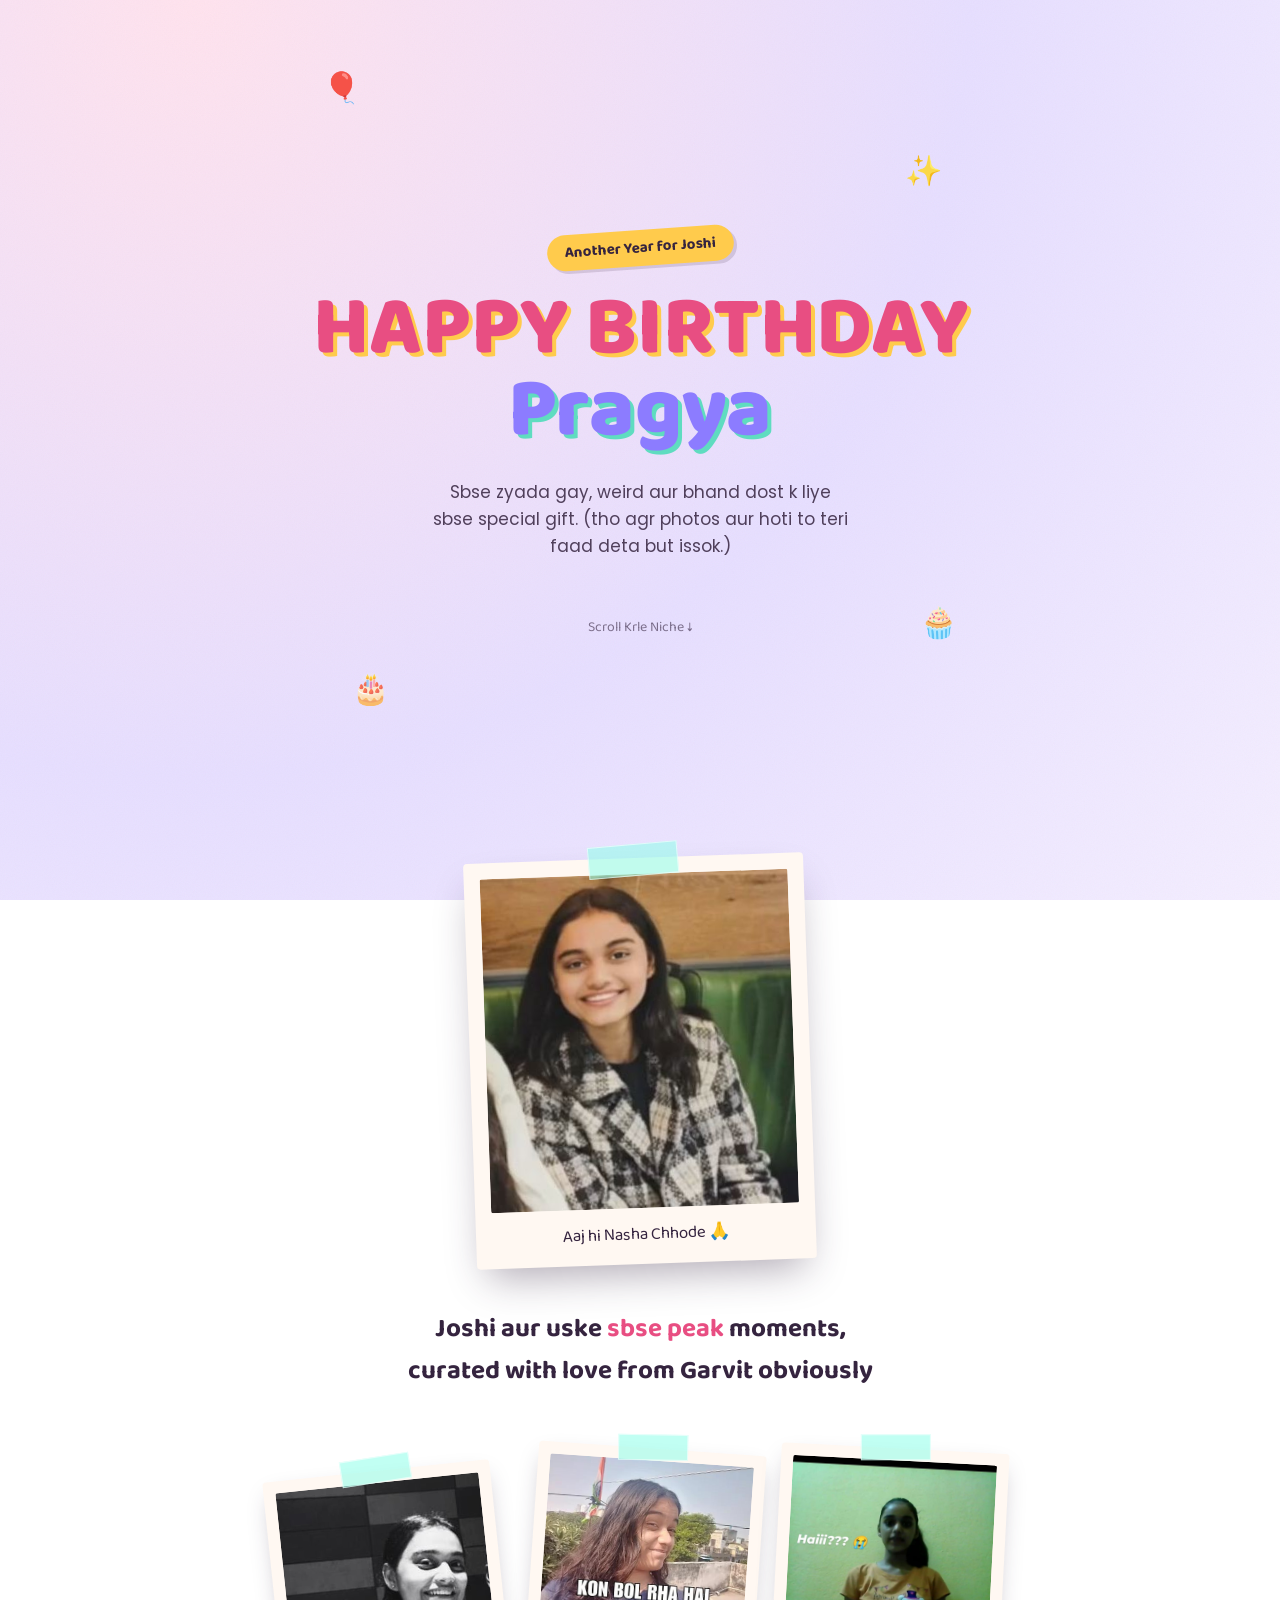
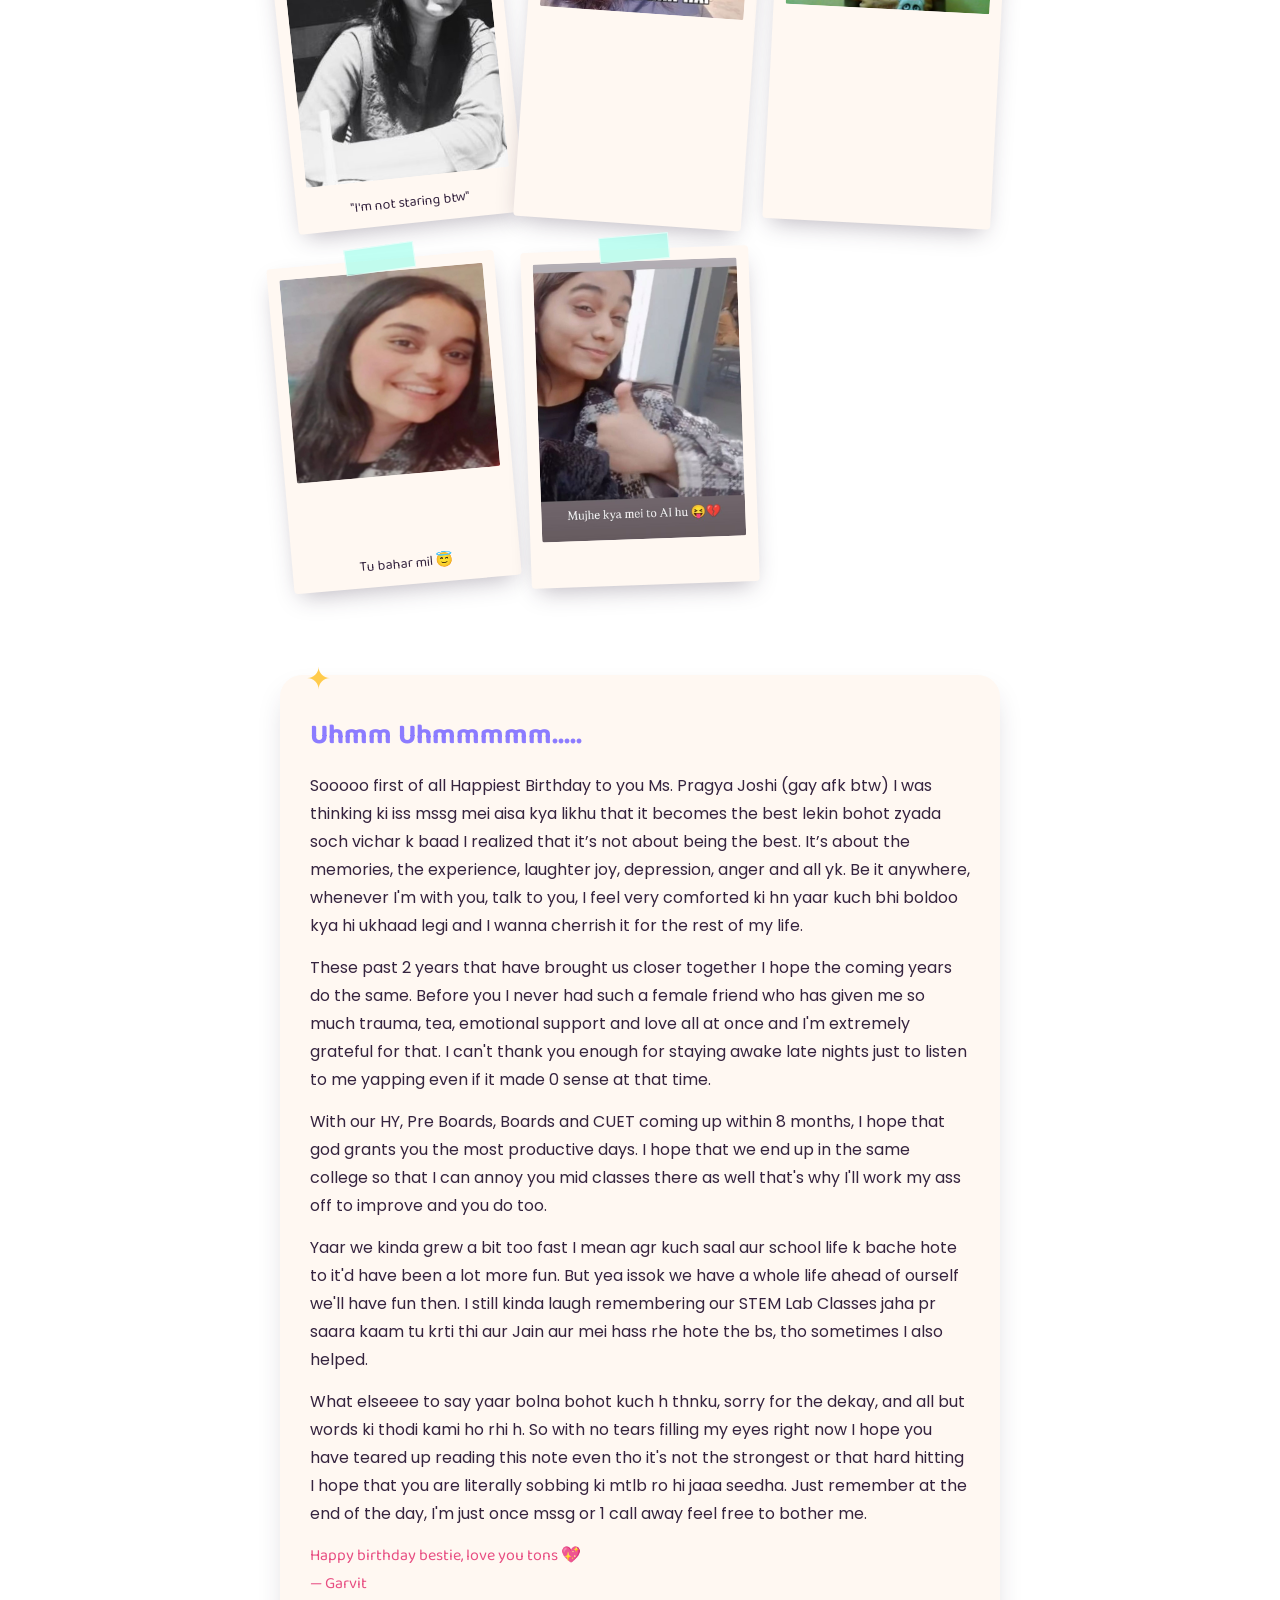
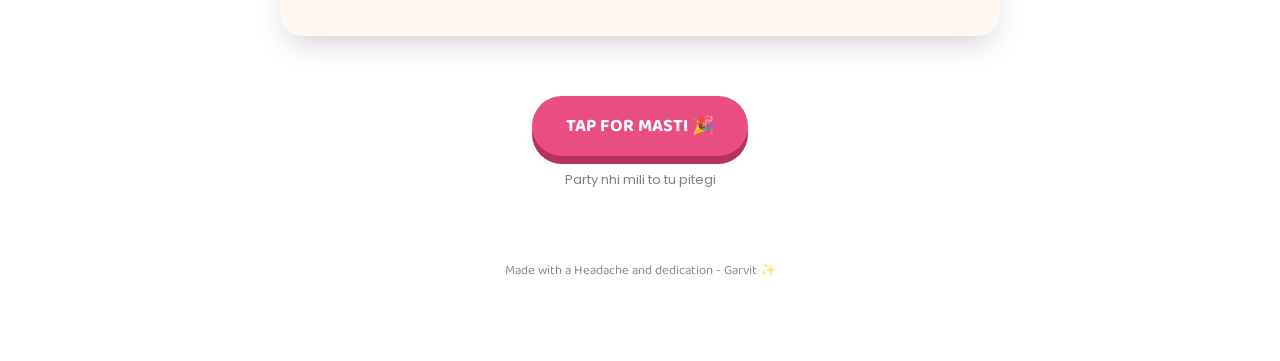
==== index.html @ d908fb79 "Rename attachments/birthday_card_masti.html to index.html" ====
<!DOCTYPE html>
<html lang="en">
<head>
<meta charset="UTF-8">
<meta name="viewport" content="width=device-width, initial-scale=1.0">
<title>Bhand Joshi Ka Birthday</title>
<link rel="preconnect" href="https://fonts.googleapis.com">
<link href="https://fonts.googleapis.com/css2?family=Baloo+2:wght@500;700;800&family=Poppins:ital,wght@0,400;0,500;0,600;1,500&display=swap" rel="stylesheet">
<style>
  :root{
    --pink: #FF6FA0;
    --pink-deep: #E84E82;
    --violet: #8C7CFF;
    --sun: #FFCB4C;
    --mint: #5FDCC0;
    --cream: #FFF8F2;
    --ink: #35243F;
    --bg1: #FFE3EE;
    --bg2: #E7DFFF;
  }
  *{box-sizing:border-box;}
  html{scroll-behavior:smooth;}
  body{
    margin:0;
    font-family:'Poppins',sans-serif;
    color:var(--ink);
    background: radial-gradient(circle at 15% 0%, var(--bg1) 0%, var(--bg2) 55%, #F4EEFF 100%);
    background-attachment: fixed;
    overflow-x:hidden;
    min-height:100vh;
  }
  .noise{
    position:fixed; inset:0; pointer-events:none; z-index:0; opacity:.04;
    background-image:url("data:image/svg+xml,%3Csvg xmlns='http://www.w3.org/2000/svg' width='120' height='120'%3E%3Cfilter id='n'%3E%3CfeTurbulence type='fractalNoise' baseFrequency='0.9' numOctaves='2'/%3E%3C/filter%3E%3Crect width='100%25' height='100%25' filter='url(%23n)'/%3E%3C/svg%3E");
  }

  .stage{position:relative; z-index:1; max-width:760px; margin:0 auto; padding:0 20px 80px;}

  /* HERO */
  .hero{
    min-height:92vh; display:flex; flex-direction:column; align-items:center; justify-content:center;
    text-align:center; padding-top:40px; position:relative;
  }
  .hero .eyebrow-sticker{
    font-family:'Baloo 2', sans-serif; font-weight:700; font-size:15px;
    background:var(--sun); color:var(--ink); padding:6px 18px; border-radius:20px;
    transform:rotate(-4deg); display:inline-block; margin-bottom:22px;
    box-shadow:3px 3px 0 rgba(53,36,63,.15);
  }
  .hero h1{
    font-family:'Baloo 2', sans-serif; font-weight:800;
    font-size:clamp(42px, 12vw, 84px); line-height:0.98; margin:0;
    color:var(--pink-deep);
    text-shadow: 4px 4px 0 var(--sun);
  }
  .hero h1 span{display:block; color:var(--violet); text-shadow:4px 4px 0 var(--mint);}
  .hero p.sub{
    font-size:17px; max-width:420px; margin:26px auto 0; opacity:.85; line-height:1.6;
  }
  .scroll-cue{
    margin-top:56px; font-family:'Baloo 2',sans-serif; font-size:14px; opacity:.6;
    animation: bob 1.8s ease-in-out infinite;
  }
  @keyframes bob{0%,100%{transform:translateY(0)}50%{transform:translateY(8px)}}

  .floaty{position:absolute; font-size:30px; user-select:none; opacity:.9;}

  /* SECTION LABELS - no eyebrow caps, just conversational */
  .lead-in{
    text-align:center; max-width:480px; margin:0 auto 46px;
    font-family:'Baloo 2',sans-serif; font-weight:700; font-size:26px; color:var(--ink);
  }
  .lead-in em{font-style:normal; color:var(--pink-deep);}

  /* GALLERY */
  .gallery{
    display:grid; grid-template-columns:repeat(2,1fr); gap:26px 18px;
    padding:10px 0 30px;
  }
  .polaroid{
    background:var(--cream); padding:12px 12px 46px; border-radius:4px;
    box-shadow:0 10px 24px -8px rgba(53,36,63,.35);
    transition: transform .25s ease, box-shadow .25s ease;
    position:relative;
  }
  .polaroid img{width:100%; display:block; border-radius:2px;}
  .polaroid .cap{
    position:absolute; bottom:10px; left:12px; right:12px;
    font-family:'Baloo 2',sans-serif; font-size:14px; text-align:center; color:var(--ink);
  }
  .polaroid:hover{transform:translateY(-6px) rotate(0deg) !important; box-shadow:0 16px 30px -8px rgba(53,36,63,.4);}
  .polaroid:nth-child(1){transform:rotate(-6deg); margin-top:22px;}
  .polaroid:nth-child(2){transform:rotate(4deg);}
  .polaroid:nth-child(3){transform:rotate(3deg);}
  .polaroid:nth-child(4){transform:rotate(-5deg); margin-top:10px;}
  .polaroid:nth-child(5){grid-column:1/-1; max-width:320px; margin:0 auto; transform:rotate(-2deg);}
  .tape{
    position:absolute; top:-14px; left:50%; transform:translateX(-50%) rotate(-3deg);
    width:70px; height:26px; background:rgba(143,255,234,.55); border:1px solid rgba(255,255,255,.6);
  }

  /* FEATURED / MAIN PHOTO */
  .featured{
    display:flex; justify-content:center; margin:8px 0 44px;
  }
  .featured .polaroid{
    max-width:340px; width:80%; padding:16px 16px 56px;
    transform:rotate(-2deg);
    box-shadow:0 20px 40px -12px rgba(53,36,63,.4);
  }
  .featured .polaroid .cap{
    font-size:17px; bottom:16px;
  }
  .featured .tape{width:90px; height:32px;}

  /* MESSAGE CARD */
  .note{
    background:var(--cream); border-radius:22px; padding:38px 30px; margin:60px 0;
    box-shadow:0 14px 30px -10px rgba(53,36,63,.25); position:relative;
  }
  .note::before{
    content:"✦"; position:absolute; top:-18px; left:26px; font-size:30px; color:var(--sun);
  }
  .note h2{
    font-family:'Baloo 2',sans-serif; font-size:28px; margin:0 0 14px; color:var(--violet);
  }
  .note p{font-size:16px; line-height:1.75; margin:0 0 14px;}
  .note p:last-child{margin-bottom:0;}
  .signoff{
    font-family:'Baloo 2',sans-serif; font-size:18px; color:var(--pink-deep); margin-top:20px;
  }

  /* INTERACTIVE BUTTON */
  .press-wrap{text-align:center; margin:50px 0 10px;}
  .press-btn{
    font-family:'Baloo 2',sans-serif; font-weight:700; font-size:18px;
    background:var(--pink-deep); color:#fff; border:none; padding:16px 34px; border-radius:40px;
    cursor:pointer; box-shadow:0 8px 0 #B8305F; transition: transform .1s ease, box-shadow .1s ease;
  }
  .press-btn:active{transform:translateY(6px); box-shadow:0 2px 0 #B8305F;}
  .press-hint{margin-top:14px; font-size:13px; opacity:.6;}

  canvas#confetti{position:fixed; inset:0; pointer-events:none; z-index:50;}

  /* PHOTO POP / MEMORY COLLAGE */
  #photo-pop{
    position:fixed;
    inset:0;
    pointer-events:none;
    z-index:60;
    overflow:hidden;
  }

  .pop-photo{
    position:absolute;
    width:clamp(125px, 19vw, 185px);
    padding:9px 9px 28px;
    background:var(--cream);
    border-radius:5px;
    box-shadow:0 16px 35px rgba(53,36,63,.28);
    opacity:0;
    object-fit:cover;
    aspect-ratio:4/4.8;
    transform-origin:center;
    will-change:transform, opacity;
    animation:photoFly 1.05s cubic-bezier(.17,.89,.32,1.28) forwards;
  }

  .pop-photo::after{
    content:"";
    position:absolute;
    top:-10px;
    left:50%;
    width:58px;
    height:21px;
    transform:translateX(-50%) rotate(-3deg);
    background:rgba(143,255,234,.58);
    border:1px solid rgba(255,255,255,.65);
  }

  @keyframes photoFly{
    0%{
      opacity:0;
      transform:translate(var(--from-x), var(--from-y)) scale(.15) rotate(var(--from-r));
    }
    58%{
      opacity:1;
      transform:translate(var(--mid-x), var(--mid-y)) scale(1.08) rotate(var(--rotation));
    }
    100%{
      opacity:1;
      transform:translate(0,0) scale(1) rotate(var(--rotation));
    }
  }

  .pop-photo.settled{
    animation:photoFloat 3.2s ease-in-out infinite alternate;
    animation-delay:var(--float-delay);
  }

  @keyframes photoFloat{
    from{transform:translate(0,0) rotate(var(--rotation));}
    to{transform:translate(0,-8px) rotate(calc(var(--rotation) + 1.5deg));}
  }

  .photo-pop-close{
    position:absolute;
    right:18px;
    top:18px;
    width:38px;
    height:38px;
    border:0;
    border-radius:50%;
    background:rgba(255,248,242,.92);
    color:var(--ink);
    font-size:22px;
    line-height:1;
    cursor:pointer;
    pointer-events:auto;
    box-shadow:0 6px 18px rgba(53,36,63,.2);
    opacity:0;
    animation:closeIn .4s ease 1.1s forwards;
  }

  @keyframes closeIn{to{opacity:1;}}

  @media (max-width:599px){
    .pop-photo{width:125px; padding:7px 7px 22px;}
    .pop-photo::after{width:46px; height:17px; top:-8px;}
  }

  @media (prefers-reduced-motion: reduce){
    .pop-photo{
      animation:none;
      opacity:1;
      transform:translate(0,0) rotate(var(--rotation));
    }
    .photo-pop-close{animation:none; opacity:1;}
  }


  footer{
    text-align:center; margin-top:70px; font-size:13px; opacity:.55; font-family:'Baloo 2',sans-serif;
  }

  @media (min-width:600px){
    .gallery{grid-template-columns:repeat(3,1fr);}
    .polaroid:nth-child(5), .polaroid:nth-child(6){grid-column:auto; max-width:none; margin:0;}
  }

  @media (prefers-reduced-motion: reduce){
    .floaty, .scroll-cue{animation:none;}
    .polaroid{transition:none;}
  }
</style>
</head>
<body>
<div class="noise"></div>
<canvas id="confetti"></canvas>
<div id="photo-pop" aria-hidden="true"></div>

<div class="stage">

  <section class="hero">
    <span class="floaty" style="top:8%; left:6%;">🎈</span>
    <span class="floaty" style="top:18%; right:8%;">✨</span>
    <span class="floaty" style="bottom:14%; left:10%;">🎂</span>
    <span class="floaty" style="bottom:22%; right:6%;">🧁</span>

    <div class="eyebrow-sticker">Another Year for Joshi</div>
    <h1>HAPPY BIRTHDAY<span>Pragya</span></h1>
    <p class="sub">Sbse zyada gay, weird aur bhand dost k liye sbse special gift. (tho agr photos aur hoti to teri faad deta but issok.)</p>
    <div class="scroll-cue">Scroll Krle Niche ↓</div>
  </section>

  <div class="featured">
    <div class="polaroid"><div class="tape"></div><img src="[data-uri]" alt=""><div class="cap">Aaj hi Nasha Chhode 🙏</div></div>
  </div>

  <p class="lead-in">Joshi aur uske <em>sbse peak</em> moments, curated with love from Garvit obviously</p>

  <div class="gallery">
    <div class="polaroid"><div class="tape"></div><img src="[data-uri]" alt=""><div class="cap"> "I'm not staring btw" </div></div>
    <div class="polaroid"><div class="tape"></div><img src="[data-uri]" alt=""></div>
    <div class="polaroid"><div class="tape"></div><img src="[data-uri]" alt=""></div>
    <div class="polaroid"><div class="tape"></div><img src="[data-uri]" alt=""><div class="cap">Tu bahar mil 😇</div></div>
    <div class="polaroid"><div class="tape"></div><img src="[data-uri]" alt=""></div>
  </div>

  <div class="note">
    <h2>Uhmm Uhmmmmm.....</h2>
    <p>Sooooo first of all Happiest Birthday to you Ms. Pragya Joshi (gay afk btw) I was thinking ki iss mssg mei aisa kya likhu that it becomes the best lekin bohot zyada soch vichar k baad I realized that it’s not about being the best. It’s about the memories, the experience, laughter joy, depression, anger and all yk. Be it anywhere, whenever I'm with you, talk to you, I feel very comforted ki hn yaar kuch bhi boldoo kya hi ukhaad legi and I wanna cherrish it for the rest of my life.</p>
    <p>These past 2 years that have brought us closer together I hope the coming years do the same. Before you I never had such a female friend who has given me so much trauma, tea, emotional support and love all at once and I'm extremely grateful for that. I can't thank you enough for staying awake late nights just to listen to me yapping even if it made 0 sense at that time.</p>
    <p>With our HY, Pre Boards, Boards and CUET coming up within 8 months, I hope that god grants you the most productive days. I hope that we end up in the same college so that I can annoy you mid classes there as well that's why I'll work my ass off to improve and you do too.</p>
    <p>Yaar we kinda grew a bit too fast I mean agr kuch saal aur school life k bache hote to it'd have been a lot more fun. But yea issok we have a whole life ahead of ourself we'll have fun then. I still kinda laugh remembering our STEM Lab Classes jaha pr saara kaam tu krti thi aur Jain aur mei hass rhe hote the bs, tho sometimes I also helped.</p>
    <p>What elseeee to say yaar bolna bohot kuch h thnku, sorry for the dekay, and all but words ki thodi kami ho rhi h. So with no tears filling my eyes right now I hope you have teared up reading this note even tho it's not the strongest or that hard hitting I hope that you are literally sobbing ki mtlb ro hi jaaa seedha. Just remember at the end of the day, I'm just once mssg or 1 call away feel free to bother me.</p>
    <p class="signoff">Happy birthday bestie, love you tons 💖<br>— Garvit</p>
  </div>

  <div class="press-wrap">
    <button class="press-btn" id="confettiBtn">TAP FOR MASTI 🎉</button>
    <div class="press-hint">Party nhi mili to tu pitegi</div>
  </div>

  <footer>Made with a Headache and dedication - Garvit ✨</footer>
</div>

<script>
  const btn = document.getElementById('confettiBtn');
  const canvas = document.getElementById('confetti');
  const ctx = canvas.getContext('2d');
  function resize(){canvas.width = innerWidth; canvas.height = innerHeight;}
  resize(); addEventListener('resize', resize);

  const emojis = ['🎉','🎈','✨','💖','🧁','🎂','🌸','💫'];
  let particles = [];

  function burst(){
    for(let i=0;i<70;i++){
      particles.push({
        x: canvas.width/2 + (Math.random()-0.5)*120,
        y: canvas.height*0.4,
        vx: (Math.random()-0.5)*10,
        vy: Math.random()*-10 - 4,
        g: 0.25 + Math.random()*0.15,
        rot: Math.random()*360,
        vr: (Math.random()-0.5)*10,
        size: 16 + Math.random()*14,
        char: emojis[Math.floor(Math.random()*emojis.length)],
        life: 140
      });
    }
  }

  let reduced = window.matchMedia('(prefers-reduced-motion: reduce)').matches;

  function loop(){
    ctx.clearRect(0,0,canvas.width,canvas.height);
    particles.forEach(p=>{
      p.vy += p.g; p.x += p.vx; p.y += p.vy; p.rot += p.vr; p.life--;
      ctx.save();
      ctx.translate(p.x,p.y);
      ctx.rotate(p.rot*Math.PI/180);
      ctx.font = p.size+'px sans-serif';
      ctx.globalAlpha = Math.max(0, p.life/140);
      ctx.textAlign='center';
      ctx.fillText(p.char,0,0);
      ctx.restore();
    });
    particles = particles.filter(p=>p.life>0 && p.y < canvas.height+50);
    requestAnimationFrame(loop);
  }
  if(!reduced) loop();

  /* Reuse the exact photos already embedded in this card — no extra image files needed. */
  const birthdayPhotos = Array.from(
    document.querySelectorAll('.featured img, .gallery img')
  ).map(img => img.src);

  const photoPop = document.getElementById('photo-pop');

  function popPhotos(){
    photoPop.innerHTML = '';
    photoPop.setAttribute('aria-hidden', 'false');

    const close = document.createElement('button');
    close.className = 'photo-pop-close';
    close.type = 'button';
    close.setAttribute('aria-label', 'Close photo collage');
    close.textContent = '×';
    close.addEventListener('click', closePhotos);
    photoPop.appendChild(close);

    const positions = [
      { left:'7%',  top:'15%', rotation:'-8deg', fromX:'-75vw', fromY:'35vh',  midX:'-18px', midY:'12px' },
      { left:'68%', top:'12%', rotation:'7deg',  fromX:'75vw',  fromY:'-30vh', midX:'16px',  midY:'15px' },
      { left:'38%', top:'18%', rotation:'-3deg', fromX:'0',     fromY:'-55vh', midX:'-4px',  midY:'10px' },
      { left:'12%', top:'57%', rotation:'5deg',  fromX:'-65vw', fromY:'30vh',  midX:'14px',  midY:'-8px' },
      { left:'66%', top:'55%', rotation:'-6deg', fromX:'70vw',  fromY:'28vh',  midX:'-12px', midY:'-10px' },
      { left:'39%', top:'62%', rotation:'4deg',  fromX:'0',     fromY:'55vh',  midX:'3px',   midY:'-12px' }
    ];

    birthdayPhotos.forEach((src, i) => {
      const img = document.createElement('img');
      const pos = positions[i % positions.length];

      img.className = 'pop-photo';
      img.src = src;
      img.alt = 'Birthday memory';
      img.style.left = pos.left;
      img.style.top = pos.top;
      img.style.setProperty('--rotation', pos.rotation);
      img.style.setProperty('--from-x', pos.fromX);
      img.style.setProperty('--from-y', pos.fromY);
      img.style.setProperty('--mid-x', pos.midX);
      img.style.setProperty('--mid-y', pos.midY);
      img.style.setProperty('--float-delay', `${i * -0.45}s`);
      img.style.animationDelay = `${i * 110}ms`;

      photoPop.appendChild(img);

      if(!reduced){
        setTimeout(() => img.classList.add('settled'), 1150 + i * 110);
      }
    });
  }

  function closePhotos(){
    photoPop.innerHTML = '';
    photoPop.setAttribute('aria-hidden', 'true');
  }

  btn.addEventListener('click', ()=>{
    if(!reduced) burst();
    popPhotos();
    if(reduced) btn.textContent = "yayyy 🎉";
  });
</script>
</body>
</html>
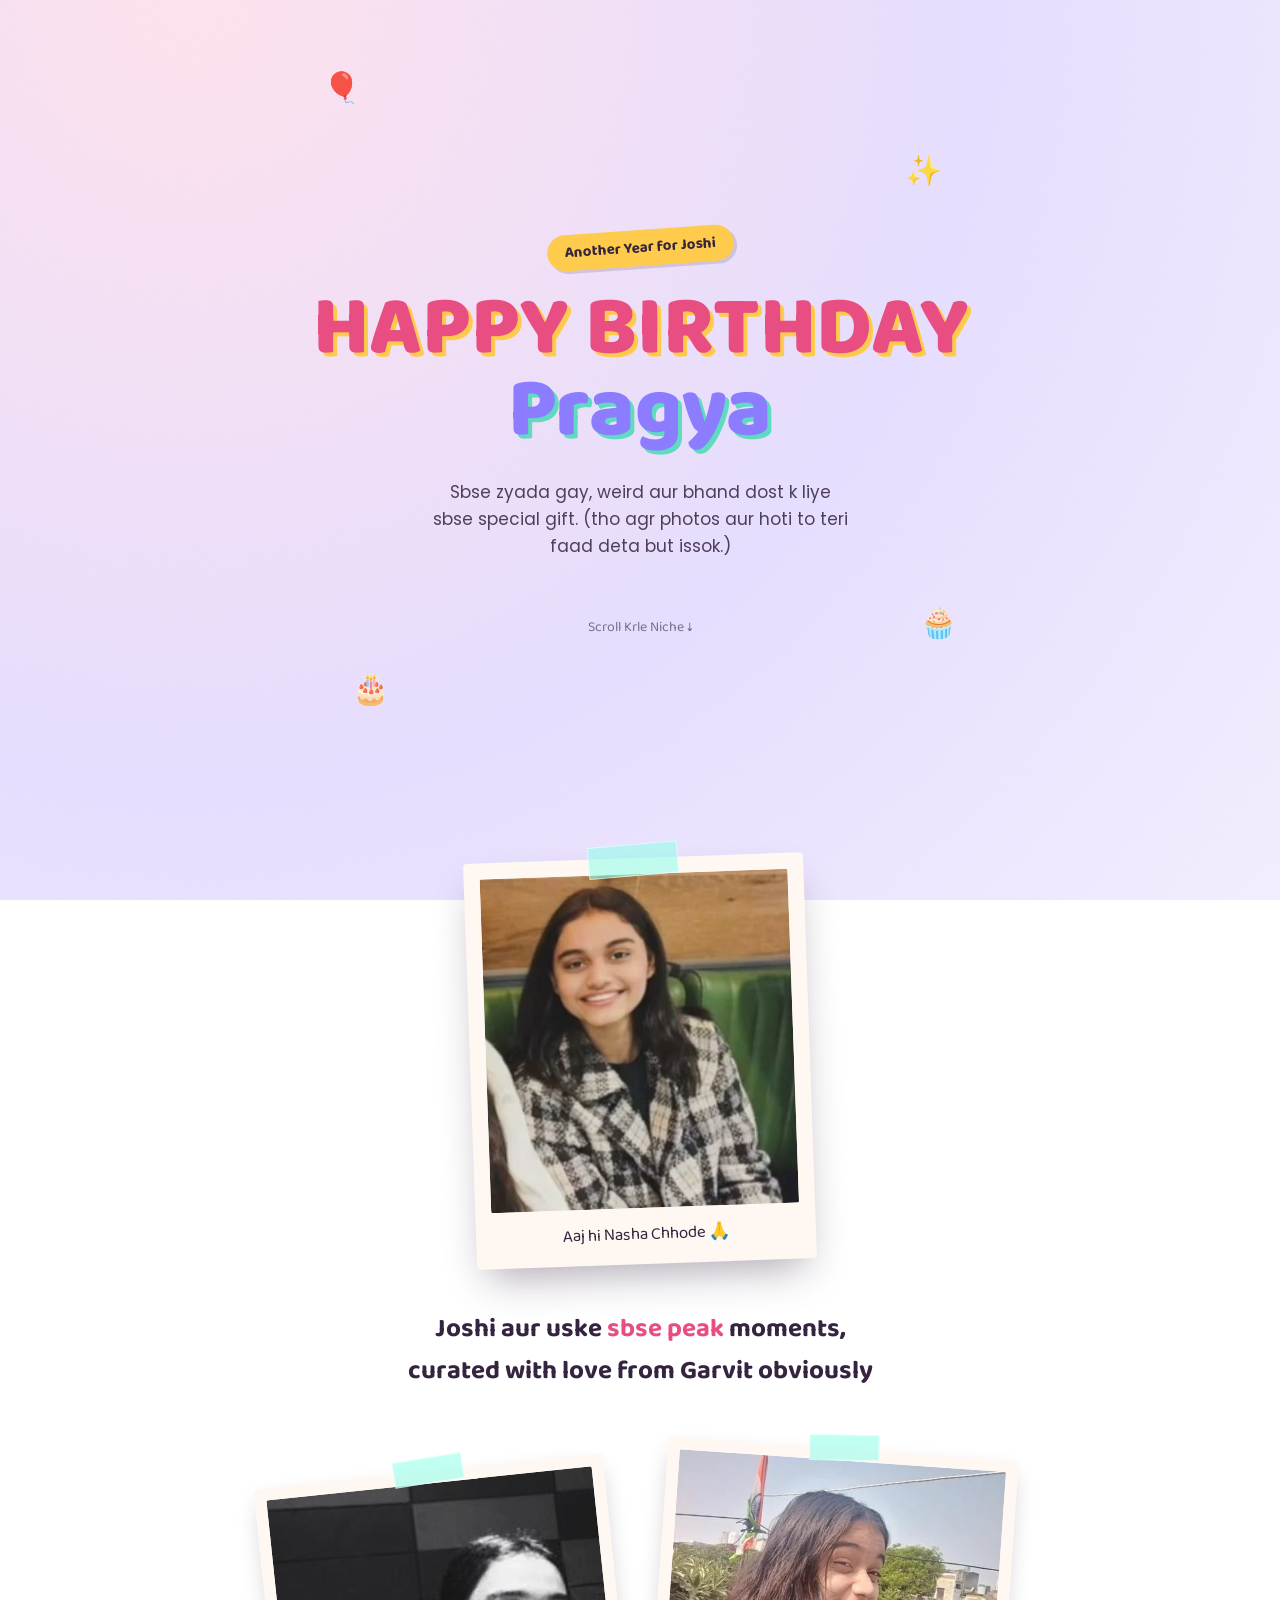
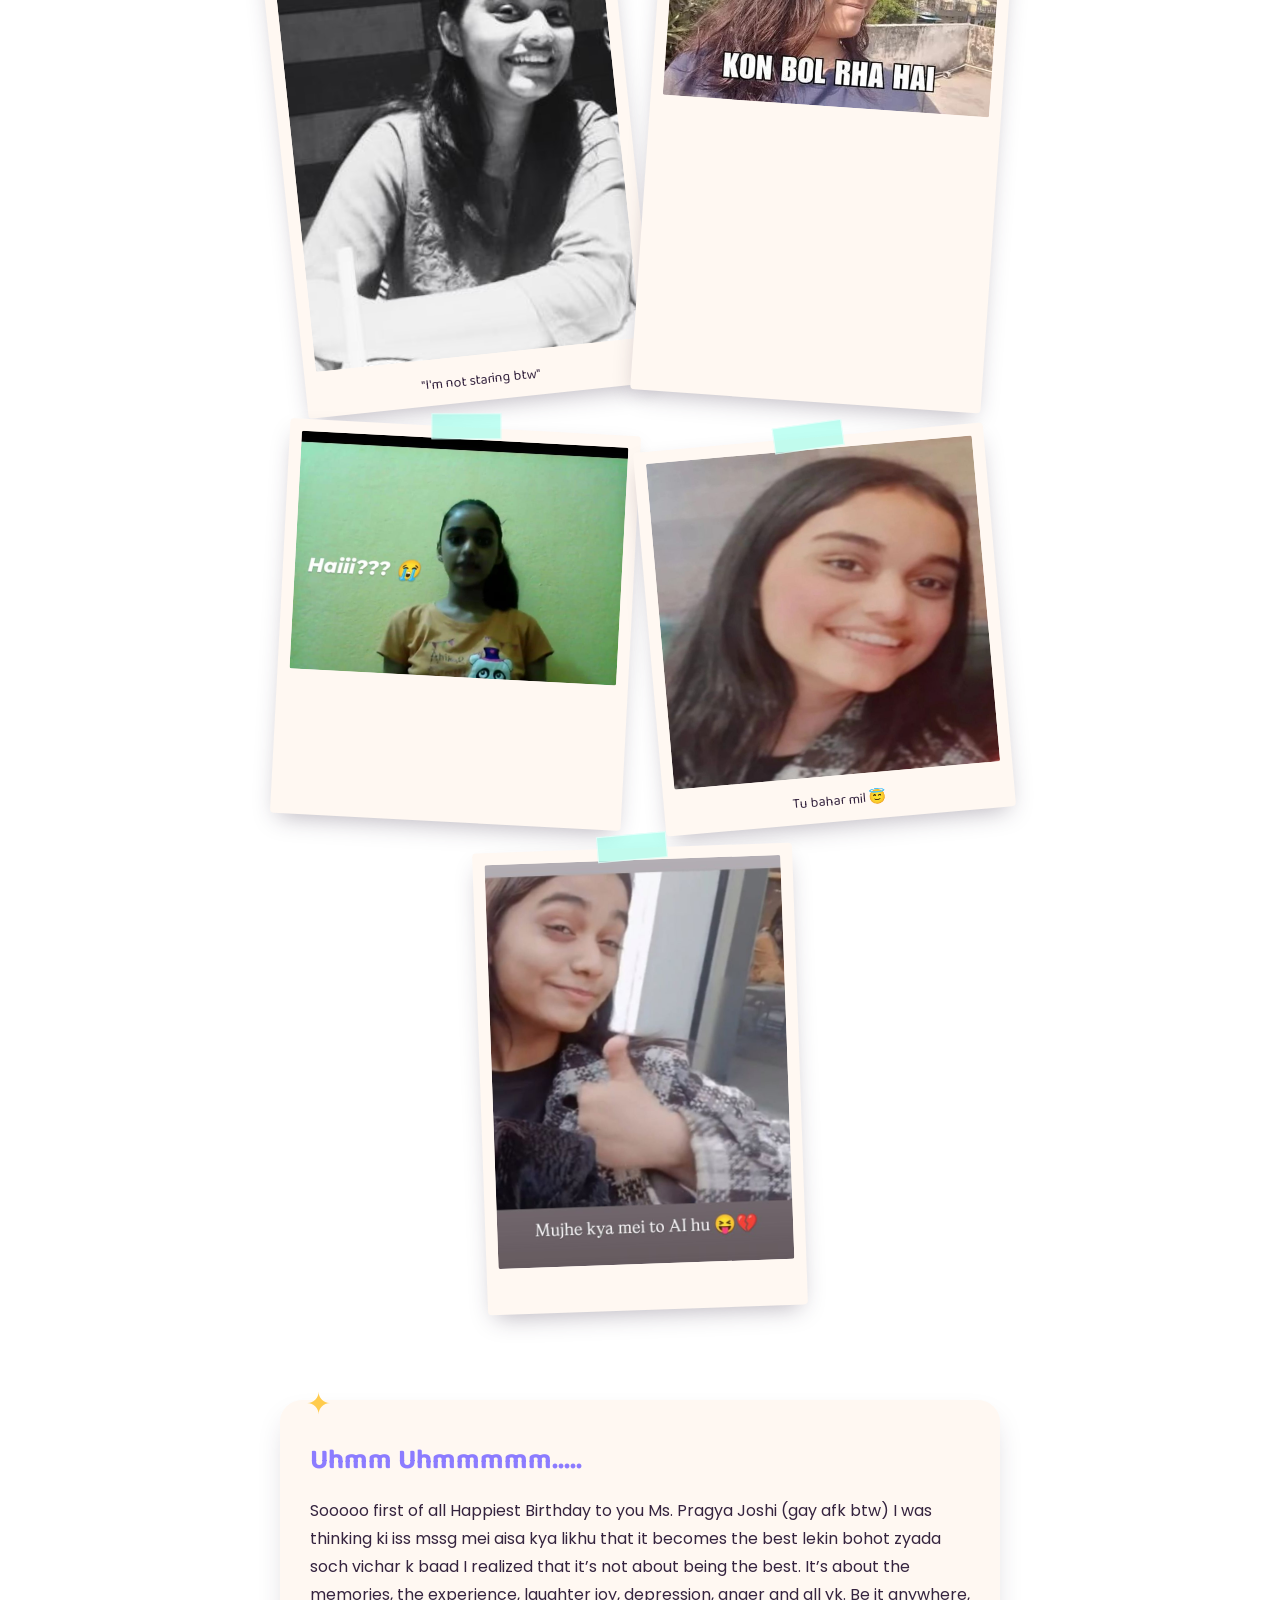
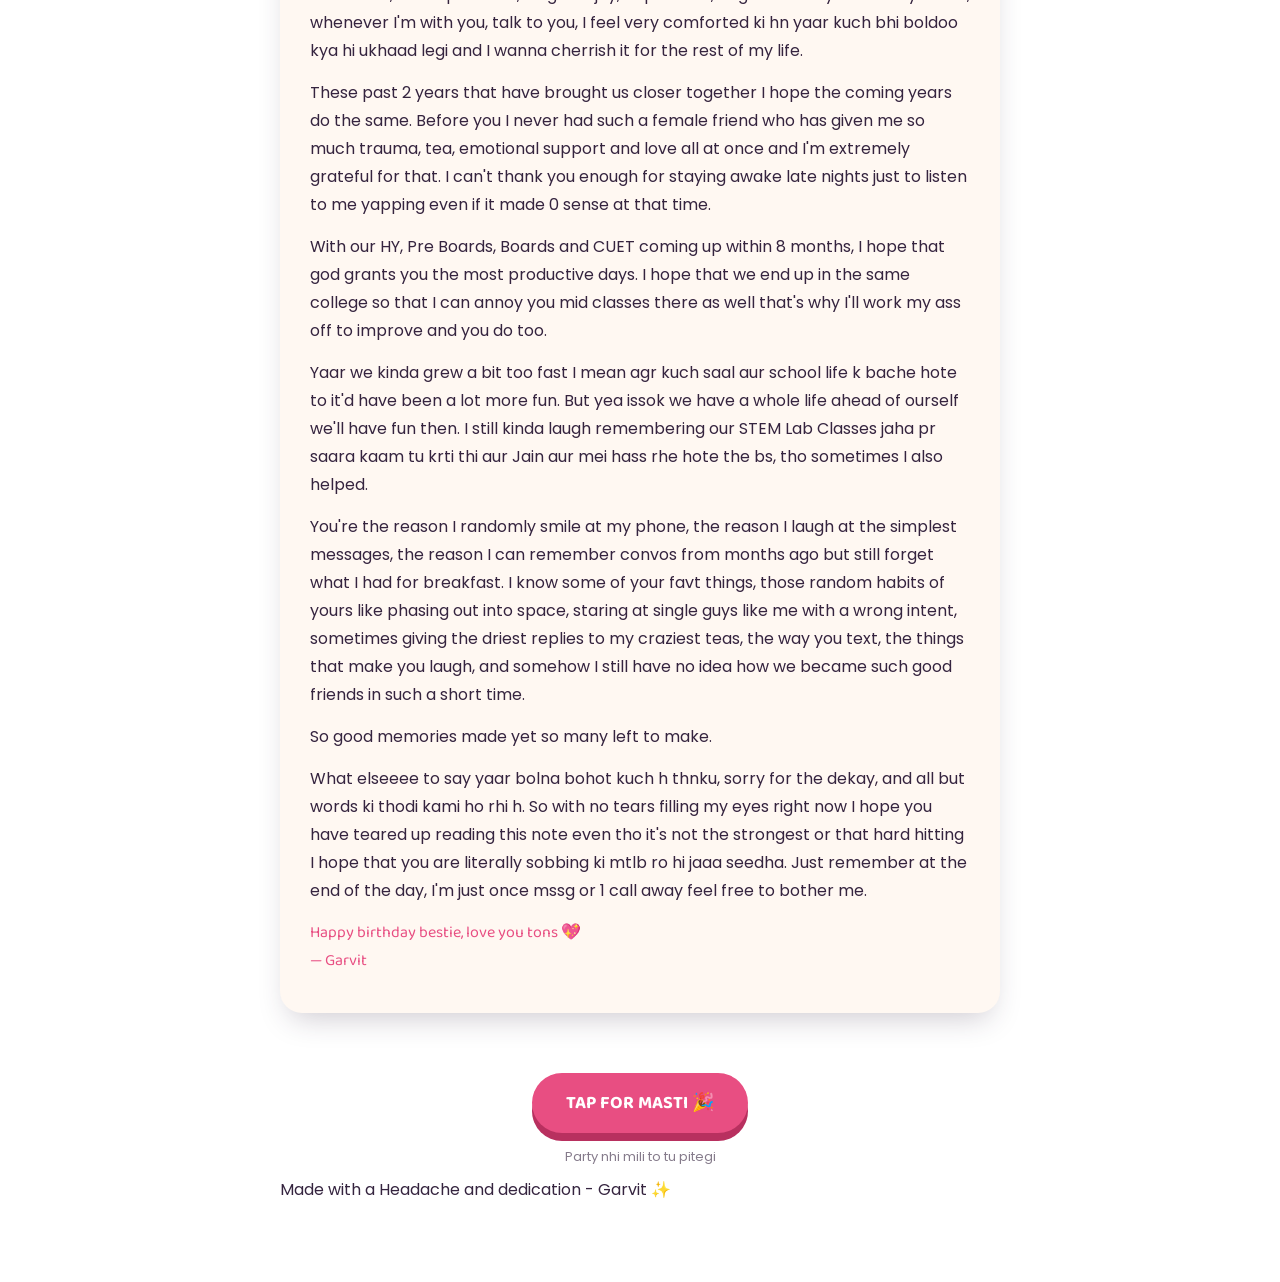
==== commit dea1df3a: "Update index.html" ====
--- a/index.html
+++ b/index.html
@@ -1,11 +1,13 @@
 <!DOCTYPE html>
+<!DOCTYPE html>
+
 <html lang="en">
 <head>
-<meta charset="UTF-8">
-<meta name="viewport" content="width=device-width, initial-scale=1.0">
+<meta charset="utf-8"/>
+<meta content="width=device-width, initial-scale=1.0" name="viewport"/>
 <title>Bhand Joshi Ka Birthday</title>
-<link rel="preconnect" href="https://fonts.googleapis.com">
-<link href="https://fonts.googleapis.com/css2?family=Baloo+2:wght@500;700;800&family=Poppins:ital,wght@0,400;0,500;0,600;1,500&display=swap" rel="stylesheet">
+<link href="https://fonts.googleapis.com" rel="preconnect"/>
+<link href="https://fonts.googleapis.com/css2?family=Baloo+2:wght@500;700;800&amp;family=Poppins:ital,wght@0,400;0,500;0,600;1,500&amp;display=swap" rel="stylesheet"/>
 <style>
   :root{
     --pink: #FF6FA0;
@@ -151,31 +153,22 @@
     overflow:hidden;
   }
 
-  .pop-photo{
+    .pop-photo{
     position:absolute;
-    width:clamp(125px, 19vw, 185px);
-    padding:9px 9px 28px;
-    background:var(--cream);
-    border-radius:5px;
-    box-shadow:0 16px 35px rgba(53,36,63,.28);
+    width:clamp(115px, 14vw, 205px);
+    height:auto;
+    padding:0;
+    margin:0;
+    background:transparent;
+    border:0;
+    border-radius:18px;
+    box-shadow:0 18px 42px rgba(53,36,63,.18);
     opacity:0;
-    object-fit:cover;
-    aspect-ratio:4/4.8;
+    object-fit:contain;
+    aspect-ratio:auto;
     transform-origin:center;
     will-change:transform, opacity;
-    animation:photoFly 1.05s cubic-bezier(.17,.89,.32,1.28) forwards;
-  }
-
-  .pop-photo::after{
-    content:"";
-    position:absolute;
-    top:-10px;
-    left:50%;
-    width:58px;
-    height:21px;
-    transform:translateX(-50%) rotate(-3deg);
-    background:rgba(143,255,234,.58);
-    border:1px solid rgba(255,255,255,.65);
+    animation:photoFly 1.15s cubic-bezier(.17,.89,.32,1.12) forwards;
   }
 
   @keyframes photoFly{
@@ -194,39 +187,9 @@
   }
 
   .pop-photo.settled{
-    animation:photoFloat 3.2s ease-in-out infinite alternate;
-    animation-delay:var(--float-delay);
-  }
-
-  @keyframes photoFloat{
-    from{transform:translate(0,0) rotate(var(--rotation));}
-    to{transform:translate(0,-8px) rotate(calc(var(--rotation) + 1.5deg));}
-  }
-
-  .photo-pop-close{
-    position:absolute;
-    right:18px;
-    top:18px;
-    width:38px;
-    height:38px;
-    border:0;
-    border-radius:50%;
-    background:rgba(255,248,242,.92);
-    color:var(--ink);
-    font-size:22px;
-    line-height:1;
-    cursor:pointer;
-    pointer-events:auto;
-    box-shadow:0 6px 18px rgba(53,36,63,.2);
-    opacity:0;
-    animation:closeIn .4s ease 1.1s forwards;
-  }
-
-  @keyframes closeIn{to{opacity:1;}}
-
-  @media (max-width:599px){
-    .pop-photo{width:125px; padding:7px 7px 22px;}
-    .pop-photo::after{width:46px; height:17px; top:-8px;}
+    animation:none;
+    opacity:1;
+    transform:translate(0,0) rotate(var(--rotation));
   }
 
   @media (prefers-reduced-motion: reduce){
@@ -235,8 +198,6 @@
       opacity:1;
       transform:translate(0,0) rotate(var(--rotation));
     }
-    .photo-pop-close{animation:none; opacity:1;}
-  }
 
 
   footer{
@@ -252,59 +213,306 @@
     .floaty, .scroll-cue{animation:none;}
     .polaroid{transition:none;}
   }
+
+/* ===== CALM PASTEL BIRTHDAY POLISH ===== */
+:root{
+  --pink:#EFA8C2;
+  --pink-deep:#D984A6;
+  --violet:#AAA0D9;
+  --sun:#F4D79A;
+  --mint:#A9D8CF;
+  --cream:#FFFDF9;
+  --ink:#4A4050;
+  --bg1:#FBEAF1;
+  --bg2:#EEEAF9;
+}
+
+body{
+  background:
+    radial-gradient(circle at 12% 8%, rgba(255,255,255,.9) 0 7%, transparent 20%),
+    radial-gradient(circle at 88% 18%, rgba(244,215,154,.22), transparent 25%),
+    linear-gradient(145deg,#FBEAF1 0%,#F3EEFA 48%,#EAF5F2 100%);
+}
+.stage{max-width:780px;padding-left:22px;padding-right:22px;}
+.hero{min-height:90vh;padding-top:28px;}
+.hero .eyebrow-sticker{
+  background:rgba(244,215,154,.78);
+  box-shadow:0 6px 18px rgba(74,64,80,.08);
+  border:1px solid rgba(255,255,255,.8);
+}
+.hero h1{
+  color:var(--pink-deep);
+  text-shadow:3px 3px 0 rgba(244,215,154,.55);
+  letter-spacing:-1px;
+}
+.hero h1 span{
+  color:var(--violet);
+  text-shadow:3px 3px 0 rgba(169,216,207,.62);
+}
+.floaty{
+  opacity:.72;
+  filter:saturate(.72);
+  animation:gentleFloat 5s ease-in-out infinite;
+}
+.floaty:nth-of-type(2){animation-delay:-1.2s;}
+.floaty:nth-of-type(3){animation-delay:-2.4s;}
+.floaty:nth-of-type(4){animation-delay:-3.6s;}
+@keyframes gentleFloat{
+  0%,100%{transform:translate3d(0,0,0) rotate(-2deg);}
+  50%{transform:translate3d(0,-9px,0) rotate(2deg);}
+}
+.scroll-cue{animation:softBob 2.8s ease-in-out infinite;}
+@keyframes softBob{
+  0%,100%{transform:translateY(0);opacity:.48;}
+  50%{transform:translateY(5px);opacity:.72;}
+}
+.gallery{gap:32px 22px;}
+.polaroid{
+  background:rgba(255,253,249,.94);
+  box-shadow:0 14px 32px -12px rgba(74,64,80,.20);
+  transition:transform .45s cubic-bezier(.22,1,.36,1),box-shadow .45s ease;
+}
+.polaroid:hover{
+  transform:translateY(-5px) rotate(0deg)!important;
+  box-shadow:0 20px 38px -14px rgba(74,64,80,.24);
+}
+.tape{background:rgba(169,216,207,.42);}
+.note{
+  background:rgba(255,253,249,.82);
+  border:1px solid rgba(255,255,255,.78);
+  box-shadow:0 18px 42px -18px rgba(74,64,80,.22);
+  backdrop-filter:blur(8px);
+}
+.note::before{color:var(--sun);}
+.press-wrap{
+  position:relative;
+  margin:64px 0 16px;
+  isolation:isolate;
+}
+.press-btn{
+  position:relative;
+  z-index:2;
+  background:linear-gradient(135deg,#E7A9C1,#D89BB5);
+  color:#fffdfb;
+  padding:17px 36px;
+  border-radius:999px;
+  border:1px solid rgba(255,255,255,.72);
+  box-shadow:0 7px 0 #C986A3,0 14px 28px rgba(216,155,181,.22);
+  transition:transform .28s cubic-bezier(.22,1,.36,1),box-shadow .28s ease,filter .28s ease;
+}
+.press-btn:hover{
+  transform:translateY(-3px);
+  box-shadow:0 10px 0 #C986A3,0 18px 30px rgba(216,155,181,.25);
+  filter:saturate(.94);
+}
+.press-btn:active{
+  transform:translateY(4px) scale(.985);
+  box-shadow:0 3px 0 #C986A3,0 8px 18px rgba(216,155,181,.18);
+}
+
+/* Small birthday stickers: calm, floaty, and deliberately slower than confetti. */
+.press-wrap::before,.press-wrap::after{
+  position:absolute;
+  z-index:1;
+  pointer-events:none;
+  font-size:22px;
+  opacity:0;
+  transform:translateY(8px) scale(.75) rotate(-8deg);
+  transition:opacity .35s ease,transform .65s cubic-bezier(.22,1,.36,1);
+}
+.press-wrap::before{content:"🌸";left:calc(50% - 108px);top:0;}
+.press-wrap::after{content:"✨";right:calc(50% - 108px);top:8px;}
+.press-wrap:hover::before{
+  opacity:.78;transform:translateY(-9px) scale(1) rotate(-3deg);
+  animation:stickerSway 3.8s ease-in-out infinite;
+}
+.press-wrap:hover::after{
+  opacity:.72;transform:translateY(-7px) scale(1) rotate(4deg);
+  animation:stickerSway 4.2s .4s ease-in-out infinite;
+}
+.press-wrap.is-bursting::before,.press-wrap.is-bursting::after{
+  opacity:.9;
+}
+@keyframes stickerSway{
+  0%,100%{margin-top:0;}
+  50%{margin-top:-5px;}
+}
+
+/* Softer, less frantic celebration particles. */
+#confetti{opacity:.82;}
+@media (max-width:599px){
+  .press-wrap::before{left:calc(50% - 104px);}
+  .press-wrap::after{right:calc(50% - 104px);}
+}
+@media (prefers-reduced-motion:reduce){
+  .floaty,.scroll-cue,.press-wrap::before,.press-wrap::after{animation:none!important;}
+}
+
+
+/* ===== FRIEND PHOTO HALL + SIDE-STICK PHOTO REVEAL ===== */
+@media (min-width:600px){
+  .gallery{
+    grid-template-columns:repeat(6,minmax(0,1fr));
+    gap:34px 20px;
+    align-items:start;
+  }
+  .gallery .polaroid{grid-column:span 2;}
+  .gallery .polaroid:nth-child(4){grid-column:2 / span 2;}
+  .gallery .polaroid:nth-child(5){grid-column:4 / span 2;}
+}
+.gallery .polaroid img{
+  aspect-ratio:4 / 5;
+  object-fit:cover;
+  object-position:center;
+}
+.gallery .polaroid:nth-child(5) img{object-fit:cover;}
+
+#photo-pop{background:rgba(255,248,244,.035);}
+.pop-photo{
+  width:clamp(118px,16vw,178px);
+  padding:9px 9px 28px;
+  border-radius:6px;
+  box-shadow:0 18px 38px rgba(74,64,80,.22);
+  animation-duration:1.15s;
+}
+@media (min-width:600px){
+  .pop-photo:nth-of-type(1){left:3.5% !important;top:14% !important;}
+  .pop-photo:nth-of-type(2){left:auto !important;right:3.5% !important;top:18% !important;}
+  .pop-photo:nth-of-type(3){left:5% !important;top:61% !important;}
+  .pop-photo:nth-of-type(4){left:auto !important;right:5% !important;top:59% !important;}
+}
+@media (max-width:599px){
+  .pop-photo{width:112px;padding:7px 7px 22px;}
+  .pop-photo:nth-of-type(1){left:1.5% !important;top:17% !important;}
+  .pop-photo:nth-of-type(2){left:auto !important;right:1.5% !important;top:20% !important;}
+  .pop-photo:nth-of-type(3){left:2% !important;top:65% !important;}
+  .pop-photo:nth-of-type(4){left:auto !important;right:2% !important;top:63% !important;}
+}
+@keyframes photoFloat{
+  from{transform:translate(0,0) rotate(var(--rotation));}
+  to{transform:translate(0,-5px) rotate(calc(var(--rotation) + .8deg));}
+}
+
+
+/* ===== FINAL PHOTO HALL: FRIEND PHOTOS, 3 + 2 CENTERED ===== */
+@media (min-width:600px){
+  .gallery{
+    display:grid;
+    grid-template-columns:repeat(6,minmax(0,1fr));
+    gap:34px 20px;
+    align-items:start;
+  }
+  .gallery .polaroid{grid-column:span 2;}
+  .gallery .polaroid:nth-child(4){grid-column:2 / span 2;}
+  .gallery .polaroid:nth-child(5){grid-column:4 / span 2;}
+}
+@media (max-width:599px){
+  .gallery{
+    grid-template-columns:1fr;
+    gap:24px;
+  }
+  .gallery .polaroid,
+  .gallery .polaroid:nth-child(4),
+  .gallery .polaroid:nth-child(5){
+    grid-column:auto;
+  }
+}
+
+/* The four supplied photos behave like little keepsake stickers. */
+.pop-photo{
+  width:clamp(118px,16vw,178px);
+  padding:8px 8px 22px;
+  border-radius:10px;
+  box-shadow:0 16px 34px rgba(74,64,80,.20);
+}
+@media (min-width:600px){
+  .pop-photo:nth-of-type(1){left:3.5% !important;top:14% !important;}
+  .pop-photo:nth-of-type(2){left:auto !important;right:3.5% !important;top:18% !important;}
+  .pop-photo:nth-of-type(3){left:5% !important;top:61% !important;}
+  .pop-photo:nth-of-type(4){left:auto !important;right:5% !important;top:59% !important;}
+}
+@media (max-width:599px){
+  .pop-photo{width:112px;padding:7px 7px 20px;}
+  .pop-photo:nth-of-type(1){left:1.5% !important;top:17% !important;}
+  .pop-photo:nth-of-type(2){left:auto !important;right:1.5% !important;top:20% !important;}
+  .pop-photo:nth-of-type(3){left:2% !important;top:65% !important;}
+  .pop-photo:nth-of-type(4){left:auto !important;right:2% !important;top:63% !important;}
+}
+
+
+/* ===== FINAL MASTI STICKERS ===== */
+@media (max-width:599px){
+  .pop-photo{
+    width:clamp(82px, 22vw, 112px);
+    border-radius:12px;
+    box-shadow:0 12px 28px rgba(53,36,63,.16);
+  }
+  .pop-photo:nth-child(1){left:1% !important;right:auto !important;top:15% !important;}
+  .pop-photo:nth-child(2){left:auto !important;right:1% !important;top:17% !important;}
+  .pop-photo:nth-child(3){left:1.5% !important;right:auto !important;top:65% !important;}
+  .pop-photo:nth-child(4){left:auto !important;right:1.5% !important;top:63% !important;}
+}
+
+
+/* ===== MASTI STICKERS: SMALLER + MORE SPACED ===== */
+@media (min-width:600px){
+  .pop-photo:nth-child(1){left:1.5% !important;right:auto !important;top:10% !important;}
+  .pop-photo:nth-child(2){left:auto !important;right:1.5% !important;top:13% !important;}
+  .pop-photo:nth-child(3){left:2% !important;right:auto !important;top:62% !important;}
+  .pop-photo:nth-child(4){left:auto !important;right:2% !important;top:60% !important;}
+}
+@media (max-width:599px){
+  .pop-photo:nth-child(1){left:0.5% !important;right:auto !important;top:13% !important;}
+  .pop-photo:nth-child(2){left:auto !important;right:0.5% !important;top:16% !important;}
+  .pop-photo:nth-child(3){left:1% !important;right:auto !important;top:68% !important;}
+  .pop-photo:nth-child(4){left:auto !important;right:1% !important;top:66% !important;}
+}
+
 </style>
 </head>
 <body>
 <div class="noise"></div>
 <canvas id="confetti"></canvas>
-<div id="photo-pop" aria-hidden="true"></div>
-
+<div aria-hidden="true" id="photo-pop"></div>
 <div class="stage">
-
-  <section class="hero">
-    <span class="floaty" style="top:8%; left:6%;">🎈</span>
-    <span class="floaty" style="top:18%; right:8%;">✨</span>
-    <span class="floaty" style="bottom:14%; left:10%;">🎂</span>
-    <span class="floaty" style="bottom:22%; right:6%;">🧁</span>
-
-    <div class="eyebrow-sticker">Another Year for Joshi</div>
-    <h1>HAPPY BIRTHDAY<span>Pragya</span></h1>
-    <p class="sub">Sbse zyada gay, weird aur bhand dost k liye sbse special gift. (tho agr photos aur hoti to teri faad deta but issok.)</p>
-    <div class="scroll-cue">Scroll Krle Niche ↓</div>
-  </section>
-
-  <div class="featured">
-    <div class="polaroid"><div class="tape"></div><img src="[data-uri]" alt=""><div class="cap">Aaj hi Nasha Chhode 🙏</div></div>
-  </div>
-
-  <p class="lead-in">Joshi aur uske <em>sbse peak</em> moments, curated with love from Garvit obviously</p>
-
-  <div class="gallery">
-    <div class="polaroid"><div class="tape"></div><img src="[data-uri]" alt=""><div class="cap"> "I'm not staring btw" </div></div>
-    <div class="polaroid"><div class="tape"></div><img src="[data-uri]" alt=""></div>
-    <div class="polaroid"><div class="tape"></div><img src="[data-uri]" alt=""></div>
-    <div class="polaroid"><div class="tape"></div><img src="[data-uri]" alt=""><div class="cap">Tu bahar mil 😇</div></div>
-    <div class="polaroid"><div class="tape"></div><img src="[data-uri]" alt=""></div>
-  </div>
-
-  <div class="note">
-    <h2>Uhmm Uhmmmmm.....</h2>
-    <p>Sooooo first of all Happiest Birthday to you Ms. Pragya Joshi (gay afk btw) I was thinking ki iss mssg mei aisa kya likhu that it becomes the best lekin bohot zyada soch vichar k baad I realized that it’s not about being the best. It’s about the memories, the experience, laughter joy, depression, anger and all yk. Be it anywhere, whenever I'm with you, talk to you, I feel very comforted ki hn yaar kuch bhi boldoo kya hi ukhaad legi and I wanna cherrish it for the rest of my life.</p>
-    <p>These past 2 years that have brought us closer together I hope the coming years do the same. Before you I never had such a female friend who has given me so much trauma, tea, emotional support and love all at once and I'm extremely grateful for that. I can't thank you enough for staying awake late nights just to listen to me yapping even if it made 0 sense at that time.</p>
-    <p>With our HY, Pre Boards, Boards and CUET coming up within 8 months, I hope that god grants you the most productive days. I hope that we end up in the same college so that I can annoy you mid classes there as well that's why I'll work my ass off to improve and you do too.</p>
-    <p>Yaar we kinda grew a bit too fast I mean agr kuch saal aur school life k bache hote to it'd have been a lot more fun. But yea issok we have a whole life ahead of ourself we'll have fun then. I still kinda laugh remembering our STEM Lab Classes jaha pr saara kaam tu krti thi aur Jain aur mei hass rhe hote the bs, tho sometimes I also helped.</p>
-    <p>What elseeee to say yaar bolna bohot kuch h thnku, sorry for the dekay, and all but words ki thodi kami ho rhi h. So with no tears filling my eyes right now I hope you have teared up reading this note even tho it's not the strongest or that hard hitting I hope that you are literally sobbing ki mtlb ro hi jaaa seedha. Just remember at the end of the day, I'm just once mssg or 1 call away feel free to bother me.</p>
-    <p class="signoff">Happy birthday bestie, love you tons 💖<br>— Garvit</p>
-  </div>
-
-  <div class="press-wrap">
-    <button class="press-btn" id="confettiBtn">TAP FOR MASTI 🎉</button>
-    <div class="press-hint">Party nhi mili to tu pitegi</div>
-  </div>
-
-  <footer>Made with a Headache and dedication - Garvit ✨</footer>
+<section class="hero">
+<span class="floaty" style="top:8%; left:6%;">🎈</span>
+<span class="floaty" style="top:18%; right:8%;">✨</span>
+<span class="floaty" style="bottom:14%; left:10%;">🎂</span>
+<span class="floaty" style="bottom:22%; right:6%;">🧁</span>
+<div class="eyebrow-sticker">Another Year for Joshi</div>
+<h1>HAPPY BIRTHDAY<span>Pragya</span></h1>
+<p class="sub">Sbse zyada gay, weird aur bhand dost k liye sbse special gift. (tho agr photos aur hoti to teri faad deta but issok.)</p>
+<div class="scroll-cue">Scroll Krle Niche ↓</div>
+</section>
+<div class="featured">
+<div class="polaroid"><div class="tape"></div><img alt="" src="[data-uri]